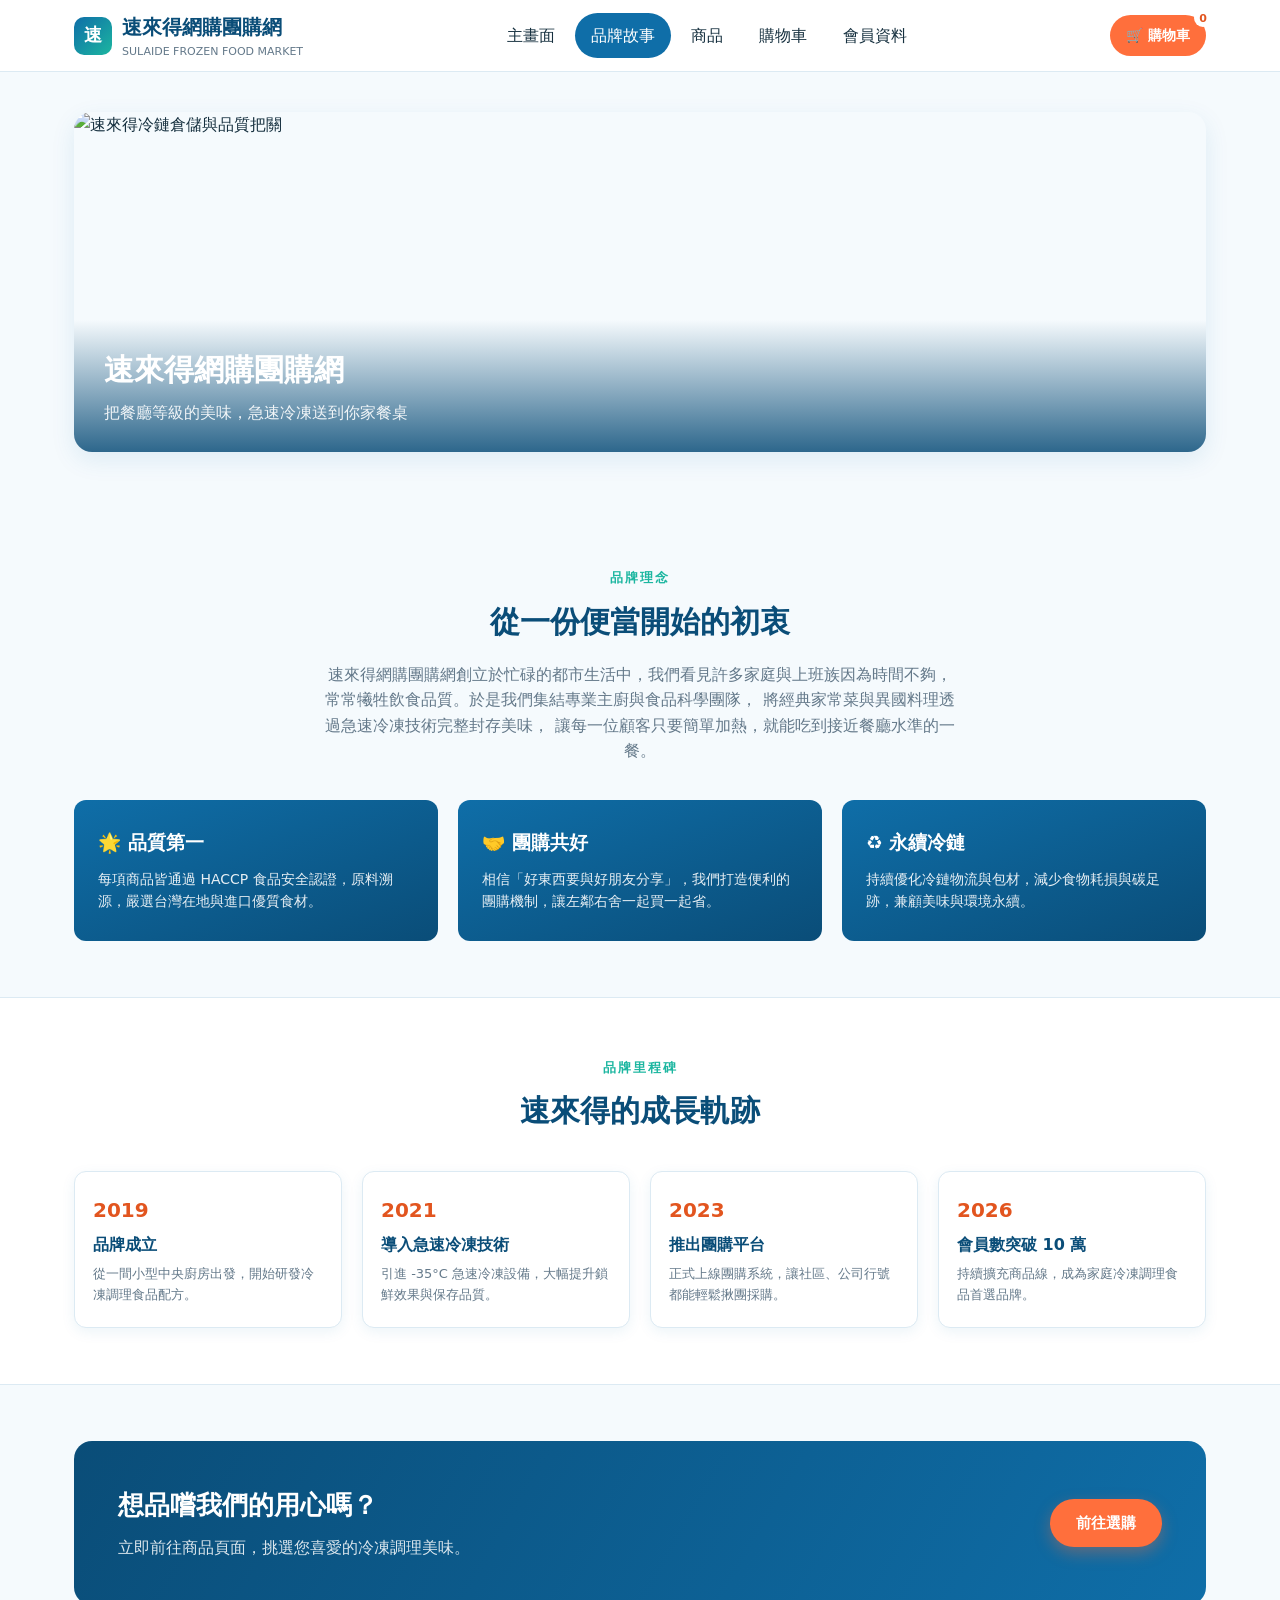
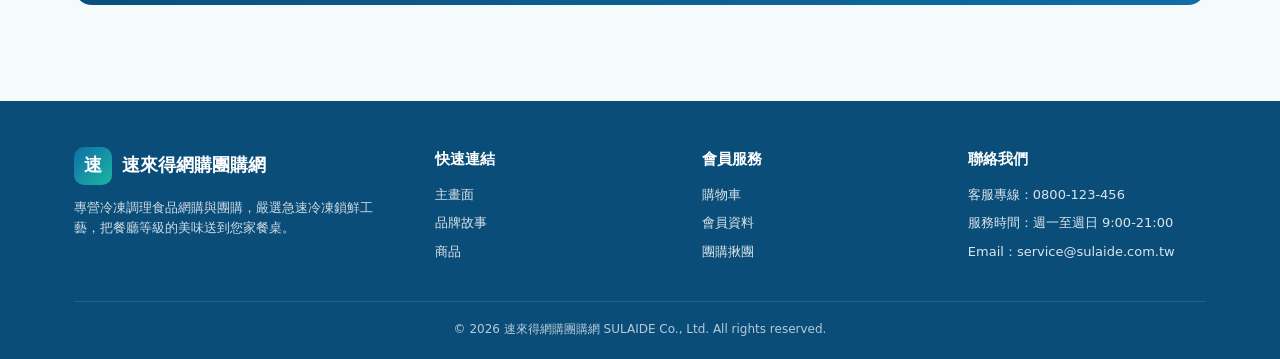
==== brand-story.html @ c5a6b66e "建立速來得網購團購網冷凍食品電商網站 五頁式靜態網站（主畫面、品牌故事、商品、購物車、會員資料），共用固定導航列與品牌配色。 商品資料改為 10 項冷凍調理食品，串接 Supabase（frozen_" ====
<!DOCTYPE html>
<html lang="zh-Hant">
<head>
<meta charset="UTF-8">
<meta name="viewport" content="width=device-width, initial-scale=1.0">
<title>品牌故事｜速來得網購團購網</title>
<meta name="description" content="認識速來得網購團購網的品牌故事、理念與冷鏈品質承諾。">
<link rel="stylesheet" href="css/style.css">
</head>
<body>

<header class="site-header">
  <div class="nav-wrap">
    <a href="index.html" class="brand">
      <span class="brand-logo">速</span>
      <span>速來得網購團購網<small>SULAIDE FROZEN FOOD MARKET</small></span>
    </a>
    <button class="nav-toggle" aria-label="選單">☰</button>
    <nav class="main-nav">
      <ul>
        <li><a href="index.html">主畫面</a></li>
        <li><a href="brand-story.html" class="active">品牌故事</a></li>
        <li><a href="products.html">商品</a></li>
        <li><a href="cart.html">購物車</a></li>
        <li><a href="member.html">會員資料</a></li>
      </ul>
    </nav>
    <a href="cart.html" class="nav-cart-btn">🛒 購物車<span class="cart-badge">0</span></a>
  </div>
</header>

<main>
  <section style="padding-top:40px;">
    <div class="container">
      <div class="story-hero">
        <img src="https://d8j0ntlcm91z4.cloudfront.net/user_3BVzWwzFpQMnczqiEQPK9nELTJU/hf_20260701_132417_9a71bbbf-53de-48cc-8dbb-2d9a2fd16975.png" alt="速來得冷鏈倉儲與品質把關">
        <div class="story-hero-caption">
          <h1>速來得網購團購網</h1>
          <p>把餐廳等級的美味，急速冷凍送到你家餐桌</p>
        </div>
      </div>
    </div>
  </section>

  <section>
    <div class="container">
      <div class="section-head">
        <span class="section-tag">品牌理念</span>
        <h2>從一份便當開始的初衷</h2>
        <p>
          速來得網購團購網創立於忙碌的都市生活中，我們看見許多家庭與上班族因為時間不夠，
          常常犧牲飲食品質。於是我們集結專業主廚與食品科學團隊，
          將經典家常菜與異國料理透過急速冷凍技術完整封存美味，
          讓每一位顧客只要簡單加熱，就能吃到接近餐廳水準的一餐。
        </p>
      </div>

      <div class="value-grid">
        <div class="value-card">
          <h3>🌟 品質第一</h3>
          <p>每項商品皆通過 HACCP 食品安全認證，原料溯源，嚴選台灣在地與進口優質食材。</p>
        </div>
        <div class="value-card">
          <h3>🤝 團購共好</h3>
          <p>相信「好東西要與好朋友分享」，我們打造便利的團購機制，讓左鄰右舍一起買一起省。</p>
        </div>
        <div class="value-card">
          <h3>♻️ 永續冷鏈</h3>
          <p>持續優化冷鏈物流與包材，減少食物耗損與碳足跡，兼顧美味與環境永續。</p>
        </div>
      </div>
    </div>
  </section>

  <section style="background:var(--color-surface); border-top:1px solid var(--color-border); border-bottom:1px solid var(--color-border);">
    <div class="container">
      <div class="section-head">
        <span class="section-tag">品牌里程碑</span>
        <h2>速來得的成長軌跡</h2>
      </div>
      <div class="timeline">
        <div class="timeline-item">
          <div class="year">2019</div>
          <h4>品牌成立</h4>
          <p>從一間小型中央廚房出發，開始研發冷凍調理食品配方。</p>
        </div>
        <div class="timeline-item">
          <div class="year">2021</div>
          <h4>導入急速冷凍技術</h4>
          <p>引進 -35°C 急速冷凍設備，大幅提升鎖鮮效果與保存品質。</p>
        </div>
        <div class="timeline-item">
          <div class="year">2023</div>
          <h4>推出團購平台</h4>
          <p>正式上線團購系統，讓社區、公司行號都能輕鬆揪團採購。</p>
        </div>
        <div class="timeline-item">
          <div class="year">2026</div>
          <h4>會員數突破 10 萬</h4>
          <p>持續擴充商品線，成為家庭冷凍調理食品首選品牌。</p>
        </div>
      </div>
    </div>
  </section>

  <section>
    <div class="container">
      <div class="cta-banner">
        <div>
          <h2>想品嚐我們的用心嗎？</h2>
          <p>立即前往商品頁面，挑選您喜愛的冷凍調理美味。</p>
        </div>
        <a href="products.html" class="btn btn-primary">前往選購</a>
      </div>
    </div>
  </section>
</main>

<footer class="site-footer">
  <div class="container">
    <div class="footer-grid">
      <div>
        <div class="footer-brand"><span class="brand-logo">速</span>速來得網購團購網</div>
        <p class="footer-desc">專營冷凍調理食品網購與團購，嚴選急速冷凍鎖鮮工藝，把餐廳等級的美味送到您家餐桌。</p>
      </div>
      <div>
        <h4>快速連結</h4>
        <ul>
          <li><a href="index.html">主畫面</a></li>
          <li><a href="brand-story.html">品牌故事</a></li>
          <li><a href="products.html">商品</a></li>
        </ul>
      </div>
      <div>
        <h4>會員服務</h4>
        <ul>
          <li><a href="cart.html">購物車</a></li>
          <li><a href="member.html">會員資料</a></li>
          <li><a href="#">團購揪團</a></li>
        </ul>
      </div>
      <div>
        <h4>聯絡我們</h4>
        <ul>
          <li>客服專線：0800-123-456</li>
          <li>服務時間：週一至週日 9:00-21:00</li>
          <li>Email：service@sulaide.com.tw</li>
        </ul>
      </div>
    </div>
    <div class="footer-bottom">© 2026 速來得網購團購網 SULAIDE Co., Ltd. All rights reserved.</div>
  </div>
</footer>

<script src="js/main.js"></script>
</body>
</html>
---- css/style.css ----
/* ===================================================
   速來得網購團購網 - 品牌共用樣式
   =================================================== */

:root {
  --color-primary: #0f6ea8;
  --color-primary-dark: #0a4d78;
  --color-primary-light: #e6f3fb;
  --color-secondary: #1cb6a0;
  --color-accent: #ff6f3c;
  --color-accent-dark: #e2551f;
  --color-bg: #f5fafd;
  --color-surface: #ffffff;
  --color-text: #16303f;
  --color-muted: #64798a;
  --color-border: #dceaf3;
  --radius-lg: 18px;
  --radius-md: 12px;
  --radius-sm: 8px;
  --shadow-soft: 0 8px 24px rgba(15, 110, 168, 0.1);
  --shadow-card: 0 4px 14px rgba(15, 110, 168, 0.08);
  --header-height: 72px;
}

* { box-sizing: border-box; }

html { scroll-behavior: smooth; }

body {
  margin: 0;
  font-family: "Noto Sans TC", "PingFang TC", "Microsoft JhengHei", system-ui, sans-serif;
  background: var(--color-bg);
  color: var(--color-text);
  line-height: 1.6;
  padding-top: var(--header-height);
}

img { max-width: 100%; display: block; }
a { text-decoration: none; color: inherit; }
ul { list-style: none; margin: 0; padding: 0; }
button { font-family: inherit; cursor: pointer; }

.container {
  width: 100%;
  max-width: 1180px;
  margin: 0 auto;
  padding: 0 24px;
}

/* ---------- Header / Nav ---------- */
.site-header {
  position: fixed;
  top: 0; left: 0; right: 0;
  height: var(--header-height);
  background: rgba(255, 255, 255, 0.96);
  backdrop-filter: blur(6px);
  border-bottom: 1px solid var(--color-border);
  z-index: 1000;
}

.nav-wrap {
  max-width: 1180px;
  margin: 0 auto;
  padding: 0 24px;
  height: 100%;
  display: flex;
  align-items: center;
  justify-content: space-between;
  gap: 16px;
}

.brand {
  display: flex;
  align-items: center;
  gap: 10px;
  font-weight: 700;
  font-size: 20px;
  color: var(--color-primary-dark);
  white-space: nowrap;
}

.brand-logo {
  width: 38px;
  height: 38px;
  border-radius: 10px;
  background: linear-gradient(135deg, var(--color-primary), var(--color-secondary));
  display: flex;
  align-items: center;
  justify-content: center;
  color: #fff;
  font-size: 18px;
  font-weight: 800;
  flex-shrink: 0;
}

.brand small {
  display: block;
  font-size: 11px;
  font-weight: 400;
  color: var(--color-muted);
}

.main-nav ul {
  display: flex;
  gap: 4px;
}

.main-nav a {
  display: inline-block;
  padding: 10px 16px;
  border-radius: 999px;
  font-weight: 500;
  color: var(--color-text);
  transition: background 0.2s, color 0.2s;
}

.main-nav a:hover {
  background: var(--color-primary-light);
  color: var(--color-primary-dark);
}

.main-nav a.active {
  background: var(--color-primary);
  color: #fff;
}

.nav-cart-btn {
  position: relative;
  display: inline-flex;
  align-items: center;
  gap: 6px;
  padding: 9px 16px;
  border-radius: 999px;
  background: var(--color-accent);
  color: #fff;
  font-weight: 600;
  font-size: 14px;
  white-space: nowrap;
  transition: background 0.2s;
}
.nav-cart-btn:hover { background: var(--color-accent-dark); }

.cart-badge {
  position: absolute;
  top: -6px;
  right: -6px;
  background: #fff;
  color: var(--color-accent-dark);
  font-size: 11px;
  font-weight: 800;
  min-width: 18px;
  height: 18px;
  border-radius: 999px;
  display: flex;
  align-items: center;
  justify-content: center;
  padding: 0 4px;
}

.nav-toggle {
  display: none;
  width: 40px;
  height: 40px;
  border: none;
  background: var(--color-primary-light);
  border-radius: var(--radius-sm);
  font-size: 18px;
  color: var(--color-primary-dark);
}

@media (max-width: 860px) {
  .nav-toggle { display: inline-flex; align-items: center; justify-content: center; }
  .main-nav {
    position: absolute;
    top: var(--header-height);
    left: 0; right: 0;
    background: #fff;
    border-bottom: 1px solid var(--color-border);
    display: none;
    box-shadow: var(--shadow-soft);
  }
  .main-nav.open { display: block; }
  .main-nav ul { flex-direction: column; padding: 12px; gap: 4px; }
  .main-nav a { display: block; text-align: center; }
}

/* ---------- Buttons ---------- */
.btn {
  display: inline-flex;
  align-items: center;
  justify-content: center;
  gap: 8px;
  padding: 12px 26px;
  border-radius: 999px;
  font-weight: 700;
  font-size: 15px;
  border: none;
  transition: transform 0.15s, box-shadow 0.15s, background 0.2s;
}
.btn:active { transform: scale(0.97); }

.btn-primary {
  background: var(--color-accent);
  color: #fff;
  box-shadow: 0 6px 16px rgba(255, 111, 60, 0.35);
}
.btn-primary:hover { background: var(--color-accent-dark); }

.btn-outline {
  background: #fff;
  color: var(--color-primary-dark);
  border: 2px solid var(--color-primary);
}
.btn-outline:hover { background: var(--color-primary-light); }

.btn-secondary {
  background: var(--color-primary);
  color: #fff;
}
.btn-secondary:hover { background: var(--color-primary-dark); }

.btn-block { width: 100%; }
.btn-sm { padding: 8px 16px; font-size: 13px; }
.btn:disabled { opacity: 0.5; cursor: not-allowed; }

/* ---------- Hero ---------- */
.hero {
  background: linear-gradient(180deg, var(--color-primary-light) 0%, var(--color-bg) 100%);
  padding: 56px 0 40px;
}

.hero-inner {
  display: grid;
  grid-template-columns: 1.1fr 1fr;
  gap: 40px;
  align-items: center;
}

.hero-tag {
  display: inline-flex;
  align-items: center;
  gap: 6px;
  background: #fff;
  border: 1px solid var(--color-border);
  color: var(--color-primary-dark);
  font-size: 13px;
  font-weight: 700;
  padding: 6px 14px;
  border-radius: 999px;
  margin-bottom: 18px;
}

.hero h1 {
  font-size: 42px;
  line-height: 1.3;
  margin: 0 0 16px;
  color: var(--color-primary-dark);
}

.hero h1 span { color: var(--color-accent); }

.hero p {
  font-size: 16px;
  color: var(--color-muted);
  margin-bottom: 28px;
  max-width: 480px;
}

.hero-actions { display: flex; gap: 14px; flex-wrap: wrap; }

.hero-media {
  border-radius: var(--radius-lg);
  overflow: hidden;
  box-shadow: var(--shadow-soft);
}
.hero-media img { width: 100%; height: 100%; object-fit: cover; }

.hero-stats {
  display: flex;
  gap: 28px;
  margin-top: 36px;
  flex-wrap: wrap;
}
.hero-stats div strong {
  display: block;
  font-size: 26px;
  color: var(--color-primary-dark);
}
.hero-stats div span {
  font-size: 13px;
  color: var(--color-muted);
}

/* ---------- Section ---------- */
section { padding: 56px 0; }
.section-head {
  text-align: center;
  max-width: 640px;
  margin: 0 auto 36px;
}
.section-tag {
  color: var(--color-secondary);
  font-weight: 800;
  letter-spacing: 2px;
  font-size: 13px;
  text-transform: uppercase;
}
.section-head h2 {
  font-size: 30px;
  color: var(--color-primary-dark);
  margin: 8px 0 10px;
}
.section-head p { color: var(--color-muted); }

/* ---------- Feature Grid ---------- */
.feature-grid {
  display: grid;
  grid-template-columns: repeat(4, 1fr);
  gap: 20px;
}
.feature-card {
  background: var(--color-surface);
  border-radius: var(--radius-md);
  padding: 26px 20px;
  text-align: center;
  box-shadow: var(--shadow-card);
  border: 1px solid var(--color-border);
}
.feature-icon {
  width: 56px;
  height: 56px;
  border-radius: 16px;
  background: var(--color-primary-light);
  color: var(--color-primary);
  font-size: 26px;
  display: flex;
  align-items: center;
  justify-content: center;
  margin: 0 auto 14px;
}
.feature-card h3 { margin: 0 0 8px; font-size: 16px; color: var(--color-text); }
.feature-card p { margin: 0; font-size: 13px; color: var(--color-muted); }

@media (max-width: 860px) {
  .feature-grid { grid-template-columns: repeat(2, 1fr); }
}

/* ---------- Product Grid & Card ---------- */
.toolbar {
  display: flex;
  flex-wrap: wrap;
  gap: 12px;
  align-items: center;
  justify-content: space-between;
  margin-bottom: 28px;
}

.search-box {
  display: flex;
  align-items: center;
  gap: 8px;
  background: #fff;
  border: 1px solid var(--color-border);
  border-radius: 999px;
  padding: 8px 18px;
  flex: 1;
  min-width: 220px;
  max-width: 360px;
}
.search-box input {
  border: none;
  outline: none;
  flex: 1;
  font-size: 14px;
  background: transparent;
}

.chip-group { display: flex; gap: 8px; flex-wrap: wrap; }
.chip {
  padding: 8px 16px;
  border-radius: 999px;
  border: 1px solid var(--color-border);
  background: #fff;
  font-size: 13px;
  font-weight: 600;
  color: var(--color-muted);
}
.chip.active {
  background: var(--color-primary);
  border-color: var(--color-primary);
  color: #fff;
}

.product-grid {
  display: grid;
  grid-template-columns: repeat(4, 1fr);
  gap: 22px;
}

@media (max-width: 1024px) {
  .product-grid { grid-template-columns: repeat(3, 1fr); }
}
@media (max-width: 720px) {
  .product-grid { grid-template-columns: repeat(2, 1fr); }
  .feature-grid { grid-template-columns: repeat(2, 1fr); }
}

.product-card {
  background: var(--color-surface);
  border-radius: var(--radius-md);
  overflow: hidden;
  box-shadow: var(--shadow-card);
  border: 1px solid var(--color-border);
  display: flex;
  flex-direction: column;
  transition: transform 0.2s, box-shadow 0.2s;
}
.product-card:hover {
  transform: translateY(-4px);
  box-shadow: 0 14px 30px rgba(15, 110, 168, 0.16);
}

.product-thumb { position: relative; aspect-ratio: 1 / 1; overflow: hidden; background: var(--color-primary-light); }
.product-thumb img { width: 100%; height: 100%; object-fit: cover; }

.product-badge {
  position: absolute;
  top: 10px; left: 10px;
  background: var(--color-accent);
  color: #fff;
  font-size: 11px;
  font-weight: 800;
  padding: 4px 10px;
  border-radius: 999px;
}
.product-badge.group {
  left: auto;
  right: 10px;
  background: var(--color-secondary);
}

.product-body { padding: 16px; display: flex; flex-direction: column; gap: 8px; flex: 1; }
.product-cat { font-size: 12px; color: var(--color-secondary); font-weight: 700; }
.product-name { font-size: 15px; font-weight: 700; color: var(--color-text); }
.product-spec { font-size: 12px; color: var(--color-muted); }

.product-price-row {
  display: flex;
  align-items: baseline;
  gap: 8px;
  margin-top: auto;
}
.price-now { font-size: 19px; font-weight: 800; color: var(--color-accent-dark); }
.price-old { font-size: 13px; color: var(--color-muted); text-decoration: line-through; }

.product-actions { display: flex; gap: 8px; margin-top: 6px; }
.qty-input {
  width: 52px;
  text-align: center;
  border: 1px solid var(--color-border);
  border-radius: var(--radius-sm);
  padding: 8px 4px;
}

/* ---------- Story page ---------- */
.story-hero {
  position: relative;
  border-radius: var(--radius-lg);
  overflow: hidden;
  box-shadow: var(--shadow-soft);
}
.story-hero img { width: 100%; height: 340px; object-fit: cover; }
.story-hero-caption {
  position: absolute; bottom: 0; left: 0; right: 0;
  padding: 26px 30px;
  background: linear-gradient(0deg, rgba(10,77,120,0.85), transparent);
  color: #fff;
}
.story-hero-caption h1 { margin: 0; font-size: 30px; }
.story-hero-caption p { margin: 6px 0 0; opacity: 0.9; }

.timeline {
  display: grid;
  grid-template-columns: repeat(4, 1fr);
  gap: 20px;
  margin-top: 10px;
}
.timeline-item {
  background: var(--color-surface);
  border: 1px solid var(--color-border);
  border-radius: var(--radius-md);
  padding: 22px 18px;
  box-shadow: var(--shadow-card);
}
.timeline-item .year { color: var(--color-accent-dark); font-weight: 800; font-size: 20px; }
.timeline-item h4 { margin: 6px 0; color: var(--color-primary-dark); }
.timeline-item p { margin: 0; font-size: 13px; color: var(--color-muted); }

@media (max-width: 860px) {
  .timeline { grid-template-columns: repeat(2, 1fr); }
}

.value-grid {
  display: grid;
  grid-template-columns: repeat(3, 1fr);
  gap: 20px;
}
@media (max-width: 860px) { .value-grid { grid-template-columns: 1fr; } }

.value-card {
  background: linear-gradient(160deg, var(--color-primary) 0%, var(--color-primary-dark) 100%);
  color: #fff;
  border-radius: var(--radius-md);
  padding: 28px 24px;
}
.value-card h3 { margin: 0 0 10px; }
.value-card p { margin: 0; opacity: 0.9; font-size: 14px; }

/* ---------- Cart page ---------- */
.cart-layout {
  display: grid;
  grid-template-columns: 2fr 1fr;
  gap: 28px;
  align-items: start;
}
@media (max-width: 900px) {
  .cart-layout { grid-template-columns: 1fr; }
}

.cart-list {
  background: var(--color-surface);
  border: 1px solid var(--color-border);
  border-radius: var(--radius-md);
  overflow: hidden;
}

.cart-row {
  display: grid;
  grid-template-columns: 72px 1fr auto auto auto;
  gap: 14px;
  align-items: center;
  padding: 16px;
  border-bottom: 1px solid var(--color-border);
}
.cart-row:last-child { border-bottom: none; }
.cart-row img { width: 72px; height: 72px; border-radius: var(--radius-sm); object-fit: cover; }
.cart-row .name { font-weight: 700; font-size: 14px; }
.cart-row .spec { font-size: 12px; color: var(--color-muted); }
.cart-row .price { font-weight: 800; color: var(--color-accent-dark); white-space: nowrap; }

.qty-control {
  display: flex;
  align-items: center;
  border: 1px solid var(--color-border);
  border-radius: 999px;
  overflow: hidden;
}
.qty-control button {
  width: 28px; height: 28px;
  border: none;
  background: var(--color-primary-light);
  color: var(--color-primary-dark);
  font-weight: 700;
}
.qty-control span { width: 32px; text-align: center; font-size: 13px; }

.remove-btn {
  border: none;
  background: none;
  color: #c0392b;
  font-size: 13px;
  font-weight: 700;
}

.cart-empty {
  text-align: center;
  padding: 60px 20px;
  color: var(--color-muted);
}
.cart-empty .icon { font-size: 44px; margin-bottom: 12px; }

.summary-card {
  background: var(--color-surface);
  border: 1px solid var(--color-border);
  border-radius: var(--radius-md);
  padding: 24px;
  box-shadow: var(--shadow-card);
}
.summary-card h3 { margin-top: 0; color: var(--color-primary-dark); }
.summary-row {
  display: flex;
  justify-content: space-between;
  font-size: 14px;
  margin-bottom: 10px;
  color: var(--color-muted);
}
.summary-row.total {
  font-size: 18px;
  font-weight: 800;
  color: var(--color-text);
  border-top: 1px dashed var(--color-border);
  padding-top: 14px;
  margin-top: 14px;
}
.summary-note {
  background: var(--color-primary-light);
  color: var(--color-primary-dark);
  border-radius: var(--radius-sm);
  padding: 10px 14px;
  font-size: 12px;
  margin: 14px 0;
}

/* ---------- Member page ---------- */
.member-layout {
  display: grid;
  grid-template-columns: 320px 1fr;
  gap: 28px;
  align-items: start;
}
@media (max-width: 900px) {
  .member-layout { grid-template-columns: 1fr; }
}

.member-card {
  background: linear-gradient(160deg, var(--color-primary) 0%, var(--color-secondary) 100%);
  color: #fff;
  border-radius: var(--radius-lg);
  padding: 30px 24px;
  text-align: center;
}
.member-avatar {
  width: 84px; height: 84px;
  border-radius: 50%;
  background: rgba(255,255,255,0.25);
  display: flex;
  align-items: center;
  justify-content: center;
  font-size: 34px;
  margin: 0 auto 14px;
  border: 3px solid rgba(255,255,255,0.5);
}
.member-card h3 { margin: 4px 0; }
.member-level {
  display: inline-block;
  background: rgba(255,255,255,0.2);
  padding: 4px 14px;
  border-radius: 999px;
  font-size: 12px;
  margin-top: 6px;
}
.member-points {
  margin-top: 18px;
  background: rgba(255,255,255,0.15);
  border-radius: var(--radius-md);
  padding: 14px;
}
.member-points strong { font-size: 24px; display: block; }
.member-points span { font-size: 12px; opacity: 0.85; }

.form-card {
  background: var(--color-surface);
  border: 1px solid var(--color-border);
  border-radius: var(--radius-md);
  padding: 28px;
  box-shadow: var(--shadow-card);
}
.form-card h3 { margin-top: 0; color: var(--color-primary-dark); }
.form-grid {
  display: grid;
  grid-template-columns: 1fr 1fr;
  gap: 16px;
}
@media (max-width: 600px) { .form-grid { grid-template-columns: 1fr; } }

.form-field { display: flex; flex-direction: column; gap: 6px; margin-bottom: 4px; }
.form-field.full { grid-column: 1 / -1; }
.form-field label { font-size: 13px; font-weight: 700; color: var(--color-text); }
.form-field input, .form-field textarea {
  border: 1px solid var(--color-border);
  border-radius: var(--radius-sm);
  padding: 11px 14px;
  font-size: 14px;
  font-family: inherit;
  outline: none;
  transition: border-color 0.2s;
}
.form-field input:focus, .form-field textarea:focus { border-color: var(--color-primary); }

.auth-tabs { display: flex; gap: 8px; margin-bottom: 20px; }
.auth-tabs button {
  flex: 1;
  padding: 10px;
  border-radius: var(--radius-sm);
  border: 1px solid var(--color-border);
  background: #fff;
  font-weight: 700;
  color: var(--color-muted);
}
.auth-tabs button.active { background: var(--color-primary); color: #fff; border-color: var(--color-primary); }

.form-msg { font-size: 13px; padding: 10px 14px; border-radius: var(--radius-sm); margin-bottom: 14px; display: none; }
.form-msg.show { display: block; }
.form-msg.success { background: #e5f8ef; color: #1a9b62; }
.form-msg.error { background: #fdecea; color: #c0392b; }

.order-history { margin-top: 24px; }
.order-item {
  display: flex;
  justify-content: space-between;
  padding: 14px 16px;
  border: 1px solid var(--color-border);
  border-radius: var(--radius-sm);
  margin-bottom: 10px;
  font-size: 13px;
}

/* ---------- CTA banner ---------- */
.cta-banner {
  background: linear-gradient(120deg, var(--color-primary-dark), var(--color-primary));
  border-radius: var(--radius-lg);
  padding: 44px;
  color: #fff;
  display: flex;
  align-items: center;
  justify-content: space-between;
  gap: 20px;
  flex-wrap: wrap;
}
.cta-banner h2 { margin: 0 0 8px; font-size: 26px; }
.cta-banner p { margin: 0; opacity: 0.85; }

/* ---------- Footer ---------- */
.site-footer {
  background: var(--color-primary-dark);
  color: #fff;
  padding: 46px 0 20px;
  margin-top: 40px;
}
.footer-grid {
  display: grid;
  grid-template-columns: 1.4fr 1fr 1fr 1fr;
  gap: 28px;
  margin-bottom: 30px;
}
@media (max-width: 860px) { .footer-grid { grid-template-columns: 1fr 1fr; } }
.footer-grid h4 { margin: 0 0 14px; font-size: 15px; }
.footer-grid ul li { margin-bottom: 8px; font-size: 13px; opacity: 0.85; }
.footer-brand { display: flex; align-items: center; gap: 10px; font-weight: 800; font-size: 18px; margin-bottom: 12px; }
.footer-desc { font-size: 13px; opacity: 0.8; max-width: 320px; }
.footer-bottom {
  border-top: 1px solid rgba(255,255,255,0.15);
  padding-top: 18px;
  text-align: center;
  font-size: 12px;
  opacity: 0.7;
}

/* ---------- Toast ---------- */
.toast {
  position: fixed;
  bottom: 26px;
  left: 50%;
  transform: translateX(-50%) translateY(20px);
  background: var(--color-text);
  color: #fff;
  padding: 12px 22px;
  border-radius: 999px;
  font-size: 14px;
  font-weight: 600;
  opacity: 0;
  pointer-events: none;
  transition: opacity 0.25s, transform 0.25s;
  z-index: 2000;
}
.toast.show {
  opacity: 1;
  transform: translateX(-50%) translateY(0);
}

/* ---------- Utility ---------- */
.text-center { text-align: center; }
.mt-0 { margin-top: 0; }
.badge-line { display: flex; gap: 10px; flex-wrap: wrap; margin-top: 14px; }
.badge-line span {
  background: var(--color-primary-light);
  color: var(--color-primary-dark);
  font-size: 12px;
  font-weight: 700;
  padding: 6px 12px;
  border-radius: 999px;
}
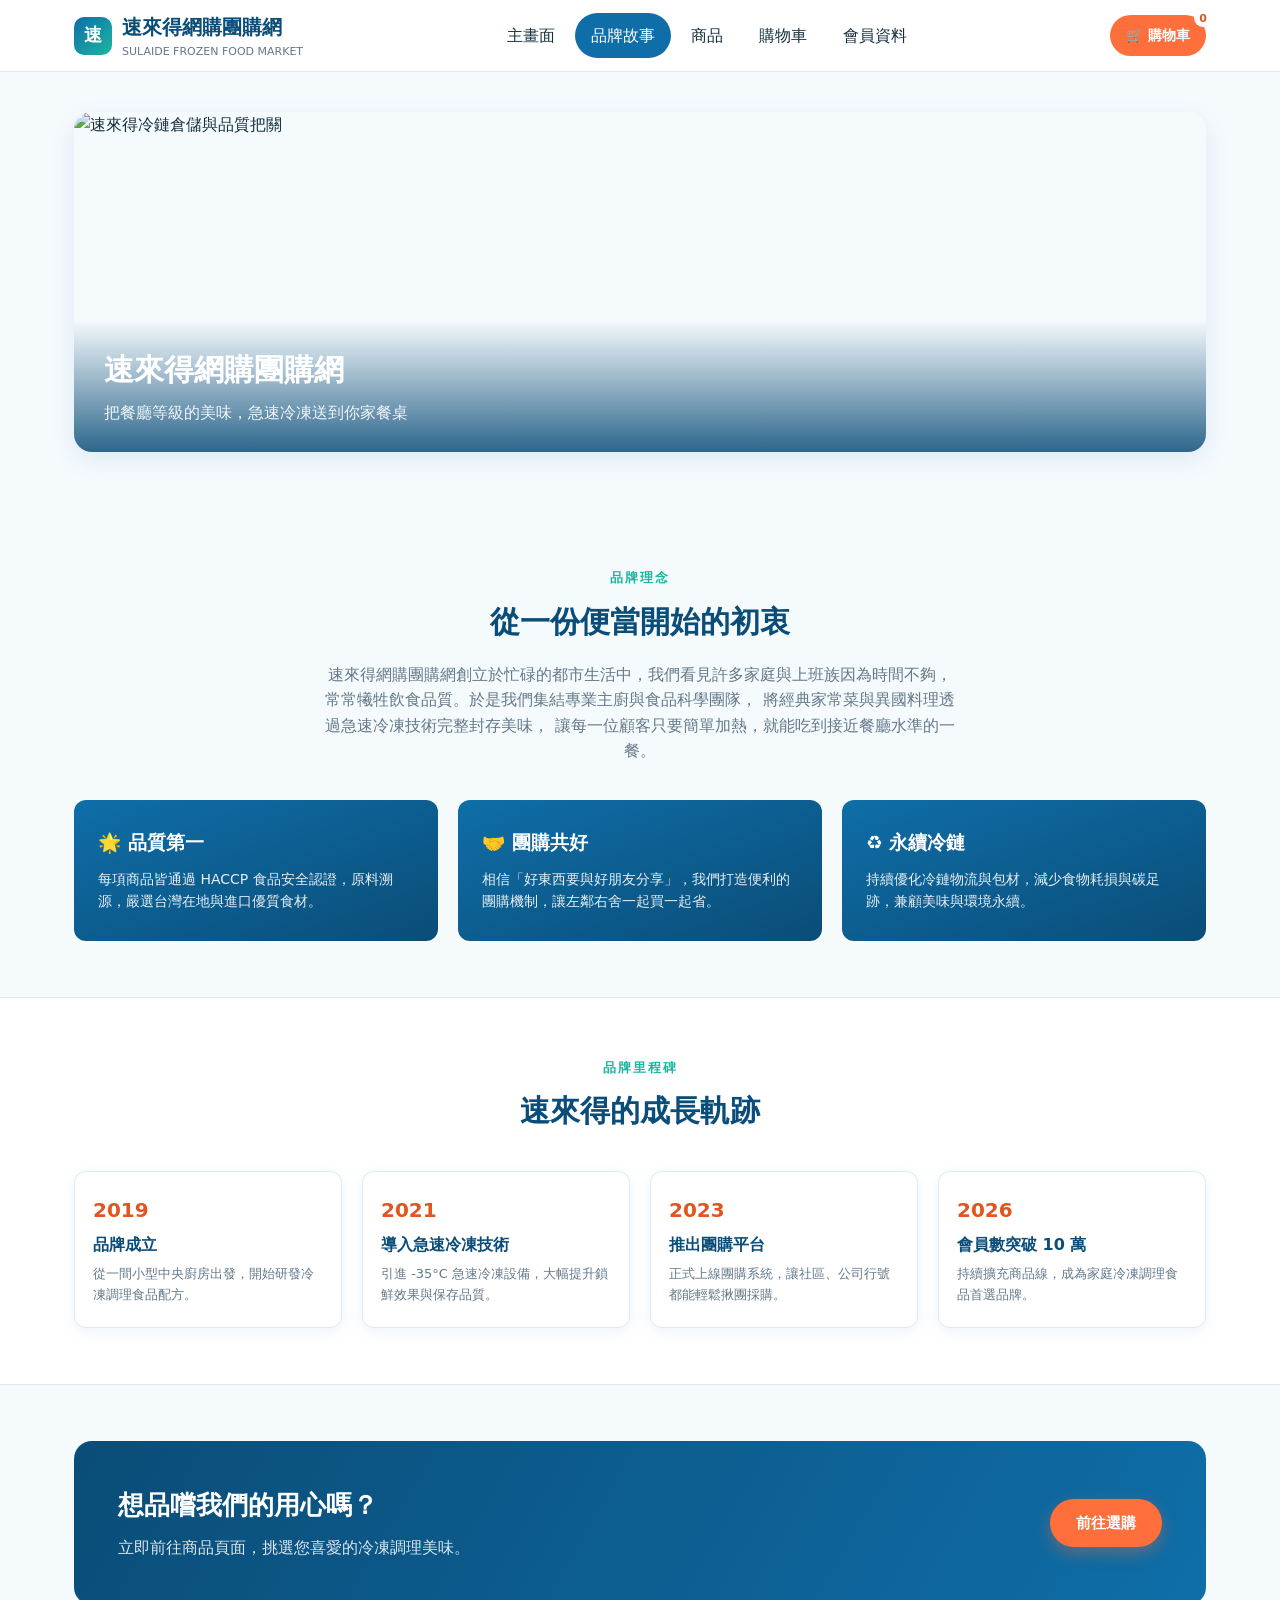
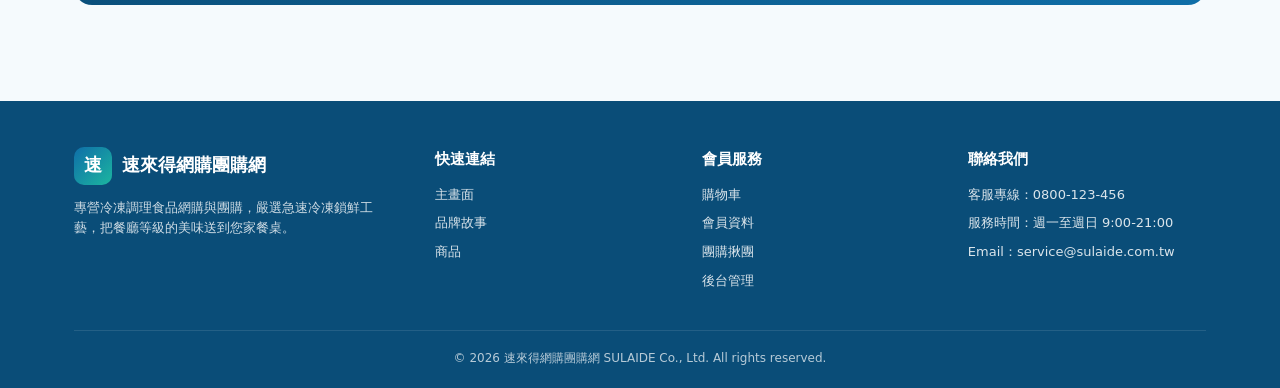
==== commit 945df17e: "新增結帳成功畫面與後台訂單儀表板 購物車結帳流程新增收件人資訊表單，送出後將訂單寫入 Supabase（frozen_orders/frozen_order_items）並顯示訂單成立結果畫面（訂單編" ====
--- a/brand-story.html
+++ b/brand-story.html
@@ -137,6 +137,7 @@
           <li><a href="cart.html">購物車</a></li>
           <li><a href="member.html">會員資料</a></li>
           <li><a href="#">團購揪團</a></li>
+          <li><a href="dashboard.html" target="_blank">後台管理</a></li>
         </ul>
       </div>
       <div>
--- a/css/style.css
+++ b/css/style.css
@@ -756,6 +756,57 @@
   opacity: 0.7;
 }
 
+/* ---------- Dashboard ---------- */
+.stat-grid {
+  display: grid;
+  grid-template-columns: repeat(4, 1fr);
+  gap: 20px;
+  margin-bottom: 28px;
+}
+@media (max-width: 860px) { .stat-grid { grid-template-columns: repeat(2, 1fr); } }
+
+.stat-card {
+  background: var(--color-surface);
+  border: 1px solid var(--color-border);
+  border-radius: var(--radius-md);
+  padding: 20px;
+  box-shadow: var(--shadow-card);
+}
+.stat-card span { font-size: 13px; color: var(--color-muted); }
+.stat-card strong { display: block; font-size: 26px; color: var(--color-primary-dark); margin-top: 6px; }
+
+.dashboard-table-wrap {
+  background: var(--color-surface);
+  border: 1px solid var(--color-border);
+  border-radius: var(--radius-md);
+  overflow-x: auto;
+  box-shadow: var(--shadow-card);
+}
+.dashboard-table {
+  width: 100%;
+  border-collapse: collapse;
+  font-size: 13px;
+  min-width: 720px;
+}
+.dashboard-table th, .dashboard-table td {
+  padding: 12px 14px;
+  text-align: left;
+  border-bottom: 1px solid var(--color-border);
+  vertical-align: top;
+}
+.dashboard-table th {
+  background: var(--color-primary-light);
+  color: var(--color-primary-dark);
+  font-weight: 700;
+  white-space: nowrap;
+}
+.dashboard-table select {
+  padding: 6px 10px;
+  border-radius: var(--radius-sm);
+  border: 1px solid var(--color-border);
+  font-size: 12px;
+}
+
 /* ---------- Toast ---------- */
 .toast {
   position: fixed;
